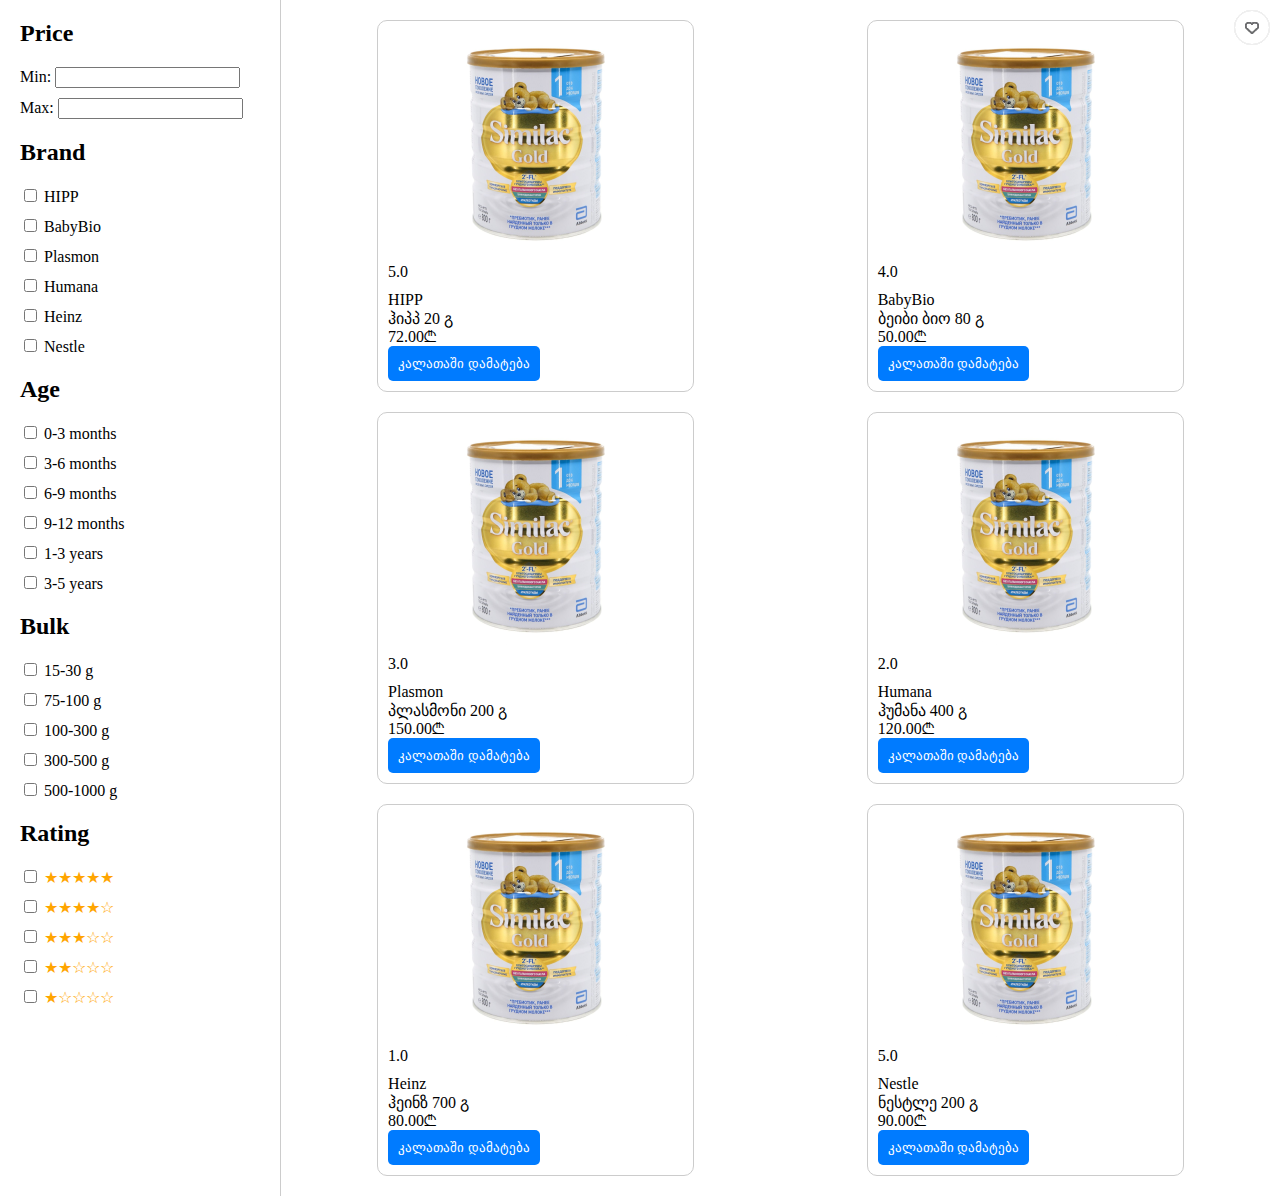
==== baby-food.html @ 312219c8 "https://github.com/IzaDoliashvili/SupperApp.git" ====
<!DOCTYPE html>
<html lang="en">
<head>
    <meta charset="UTF-8">
    <meta name="viewport" content="width=device-width, initial-scale=1.0">
    <title>Product Page</title>
    <link rel="stylesheet" href="css/baby-food.css">
    
            
        
</head>
<body>

<div class="container">
    <div class="filter-section">
        <div class="filter-group">
            <h2>Price</h2>
            <label>
                Min: <input type="number" id="minPrice" class="filter price-input">
            </label>
            <label>
                Max: <input type="number" id="maxPrice" class="filter price-input">
            </label>
        </div>
        <div class="filter-group">
            <h2>Brand</h2>
            <label>
                <input type="checkbox" class="filter brand" data-filter="HIPP">
                HIPP
            </label>
            <label>
                <input type="checkbox" class="filter brand" data-filter="BabyBio">
                BabyBio
            </label>
            <label>
                <input type="checkbox" class="filter brand" data-filter="Plasmon">
                Plasmon
            </label>
            <label>
                <input type="checkbox" class="filter brand" data-filter="Humana">
                Humana
            </label>
            <label>
                <input type="checkbox" class="filter brand" data-filter="Heinz">
                Heinz
            </label>
            <label>
                <input type="checkbox" class="filter brand" data-filter="Nestle">
                Nestle
            </label>
        </div>
        <div class="filter-group">
            <h2>Age</h2>
            <label>
                <input type="checkbox" class="filter age" data-filter="0-3 months">
                0-3 months
            </label>
            <label>
                <input type="checkbox" class="filter age" data-filter="3-6 months">
                3-6 months
            </label>
            <label>
                <input type="checkbox" class="filter age" data-filter="6-9 months">
                6-9 months
            </label>
            <label>
                <input type="checkbox" class="filter age" data-filter="9-12 months">
                9-12 months
            </label>
            <label>
                <input type="checkbox" class="filter age" data-filter="1-3 years">
                1-3 years
            </label>
            <label>
                <input type="checkbox" class="filter age" data-filter="3-5 years">
                3-5 years
            </label>
        </div>
        <div class="filter-group">
            <h2>Bulk</h2>
            <label>
                <input type="checkbox" class="filter bulk" data-filter="15-30 g">
                15-30 g
            </label>
            <label>
                <input type="checkbox" class="filter bulk" data-filter="75-100 g">
                75-100 g
            </label>
            <label>
                <input type="checkbox" class="filter bulk" data-filter="100-300 g">
                100-300 g
            </label>
            <label>
                <input type="checkbox" class="filter bulk" data-filter="300-500 g">
                300-500 g
            </label>
            <label>
                <input type="checkbox" class="filter bulk" data-filter="500-1000 g">
                500-1000 g
            </label>
        </div>
        <div class="filter-group">
            <h2>Rating</h2>
            <label>
                <input type="checkbox" class="filter rating" data-filter="5">
                <span class="stars">★★★★★</span>
            </label>
            <label>
                <input type="checkbox" class="filter rating" data-filter="4">
                <span class="stars">★★★★☆</span>
            </label>
            <label>
                <input type="checkbox" class="filter rating" data-filter="3">
                <span class="stars">★★★☆☆</span>
            </label>
            <label>
                <input type="checkbox" class="filter rating" data-filter="2">
                <span class="stars">★★☆☆☆</span>
            </label>
            <label>
                <input type="checkbox" class="filter rating" data-filter="1">
                <span class="stars">★☆☆☆☆</span>
            </label>
        </div>
    </div>
    
    <div class="product-section">
        <div class="product-grid" id="productGrid">
            
        </div>
    </div>
</div>

<script src="js/baby-food.js"></script>

</body>
</html>
---- css/baby-food.css ----
@font-face {
    font-family: figaro300;
    src: url(../fonts/firago-latin-300-normal.ttf);
  }
  @font-face {
    font-family: figaro500;
    src: url(../fonts/firago-latin-500-normal.ttf);
  }
body{
    margin: 0px;
    box-sizing: border-box;
    
    
}
a{
    text-decoration: none;
}
ul{
    list-style-type: none;
    padding: 0px;
}


.container {
    display: flex;
    width: 100%;
}
.filter-section {
    width: 20%;
    padding: 20px;
    border-right: 1px solid #ccc;
}
.filter-section h2 {
    margin-top: 0;
}
.filter-section label {
    display: block;
    margin-bottom: 10px;
}
.filter-section .filter-group {
    margin-bottom: 20px;
}
.product-section {
    width: 80%;
    padding: 20px;
}
.product-grid {
    display: flex;
    gap: 20px;
    flex-wrap: wrap;
    justify-content: space-around;
    align-items: center;
    flex-direction: row;
}
.product-card {
    border: 1px solid #ccc;
    border-radius: 10px;
    padding: 10px;
    display: flex;
    flex-direction: column;
    align-items: flex-start;
    row-gap: 10px;
}
.product-card img {
    width: 100%;
    height: auto;
}
.product-card h3 {
    margin: 10px 0;
}
.product-card p {
    margin: 10px 0;
    color: #333;
}
.product-card button {
    background-color: #007bff;
    color: white;
    border: none;
    padding: 10px;
    cursor: pointer;
    border-radius: 5px;
}
.product-card button:hover {
    background-color: #0056b3;
}
.stars {
    color: orange;
}
.heart-icon {
    position: absolute;
    top: 10px;
    right: 10px;
    border: 1px solid  #EFEFEF;
    border-radius: 100px;
    padding: 5px 10px;
    font-size: 20px;
    cursor: pointer;
}
.heart-icon img {
    width: 100%;
    height: auto;
}
#baby-care-hidden-button{
    display: none;
}
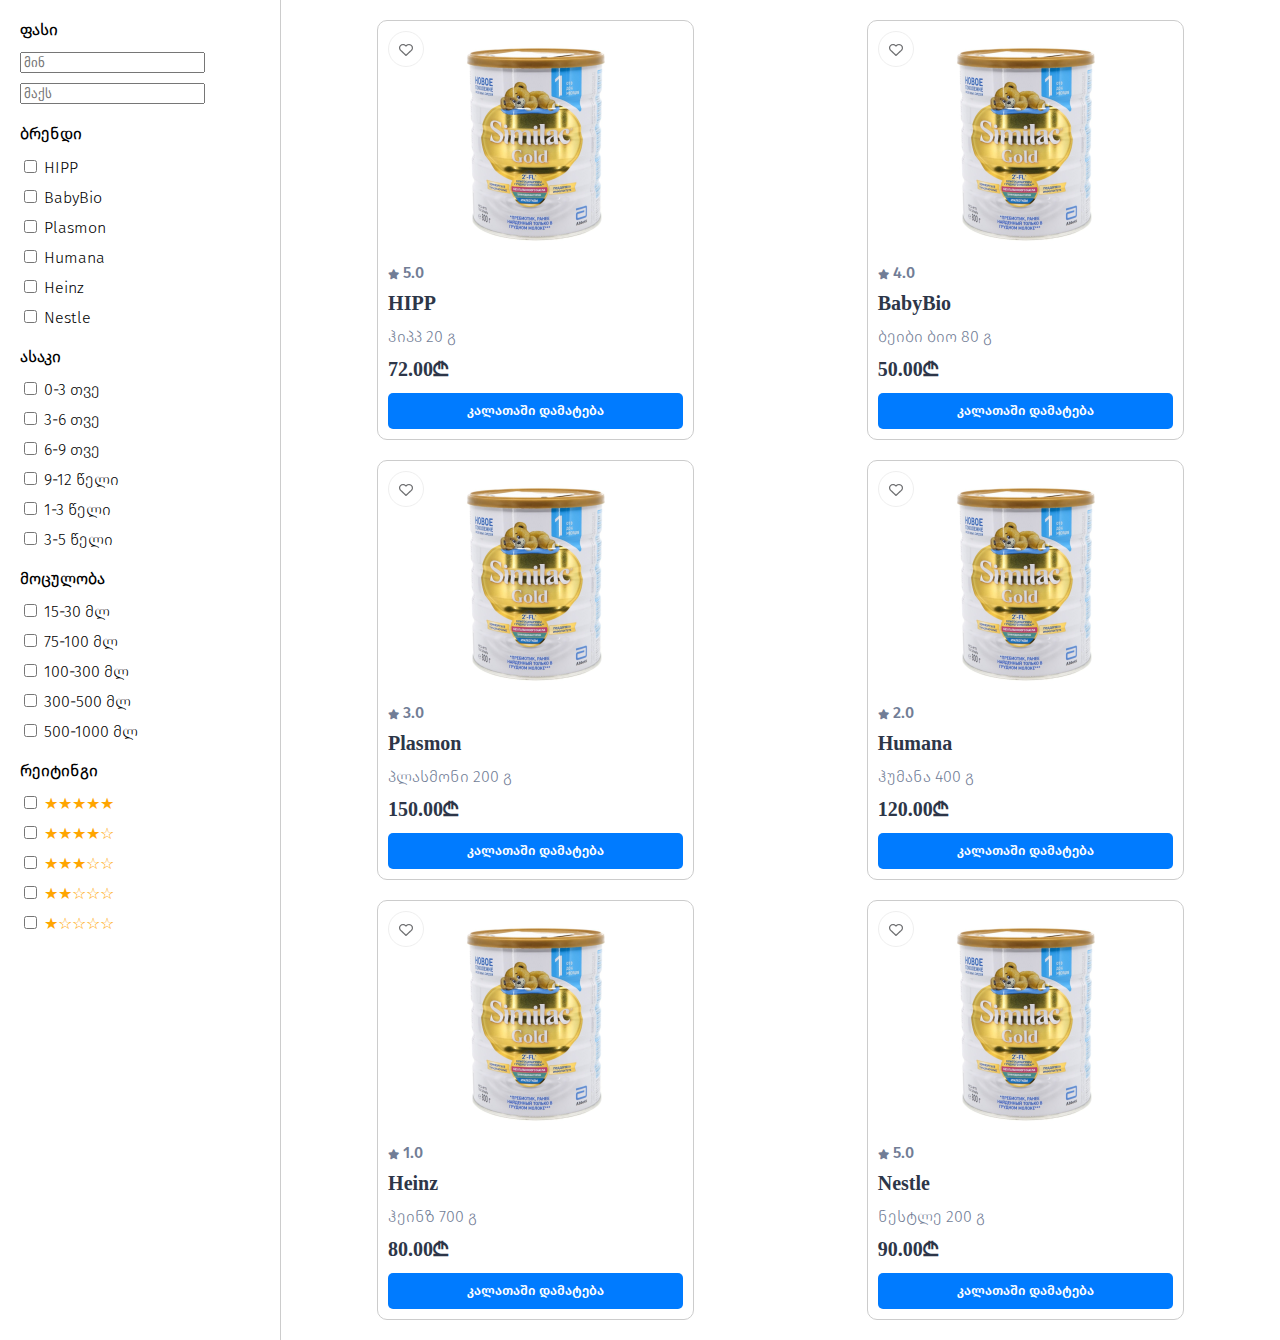
==== commit ca1dc767: "https://github.com/IzaDoliashvili/SupperApp.git" ====
--- a/baby-food.html
+++ b/baby-food.html
@@ -4,26 +4,30 @@
     <meta charset="UTF-8">
     <meta name="viewport" content="width=device-width, initial-scale=1.0">
     <title>Product Page</title>
+    <link rel="stylesheet" href="css/style.css">
     <link rel="stylesheet" href="css/baby-food.css">
+    <link rel="stylesheet" href="https://cdnjs.cloudflare.com/ajax/libs/font-awesome/6.0.0-beta3/css/all.min.css">
+
     
             
         
 </head>
 <body>
+    
 
-<div class="container">
+<div class="baby-food-container ">
     <div class="filter-section">
         <div class="filter-group">
-            <h2>Price</h2>
+            <h2>ფასი</h2>
             <label>
-                Min: <input type="number" id="minPrice" class="filter price-input">
+                 <input type="number" id="minPrice" class="filter price-input" placeholder="მინ">
             </label>
             <label>
-                Max: <input type="number" id="maxPrice" class="filter price-input">
+                <input type="number" id="maxPrice" class="filter price-input" placeholder="მაქს">
             </label>
         </div>
         <div class="filter-group">
-            <h2>Brand</h2>
+            <h2>ბრენდი</h2>
             <label>
                 <input type="checkbox" class="filter brand" data-filter="HIPP">
                 HIPP
@@ -50,57 +54,57 @@
             </label>
         </div>
         <div class="filter-group">
-            <h2>Age</h2>
+            <h2>ასაკი</h2>
             <label>
                 <input type="checkbox" class="filter age" data-filter="0-3 months">
-                0-3 months
+                0-3 თვე
             </label>
             <label>
                 <input type="checkbox" class="filter age" data-filter="3-6 months">
-                3-6 months
+                3-6 თვე
             </label>
             <label>
                 <input type="checkbox" class="filter age" data-filter="6-9 months">
-                6-9 months
+                6-9 თვე
             </label>
             <label>
                 <input type="checkbox" class="filter age" data-filter="9-12 months">
-                9-12 months
+                9-12 წელი
             </label>
             <label>
                 <input type="checkbox" class="filter age" data-filter="1-3 years">
-                1-3 years
+                1-3 წელი
             </label>
             <label>
                 <input type="checkbox" class="filter age" data-filter="3-5 years">
-                3-5 years
+                3-5 წელი
             </label>
         </div>
         <div class="filter-group">
-            <h2>Bulk</h2>
+            <h2>მოცულობა</h2>
             <label>
                 <input type="checkbox" class="filter bulk" data-filter="15-30 g">
-                15-30 g
+                15-30 მლ
             </label>
             <label>
                 <input type="checkbox" class="filter bulk" data-filter="75-100 g">
-                75-100 g
+                75-100 მლ
             </label>
             <label>
                 <input type="checkbox" class="filter bulk" data-filter="100-300 g">
-                100-300 g
+                100-300 მლ
             </label>
             <label>
                 <input type="checkbox" class="filter bulk" data-filter="300-500 g">
-                300-500 g
+                300-500 მლ
             </label>
             <label>
                 <input type="checkbox" class="filter bulk" data-filter="500-1000 g">
-                500-1000 g
+                500-1000 მლ
             </label>
         </div>
         <div class="filter-group">
-            <h2>Rating</h2>
+            <h2>რეიტინგი</h2>
             <label>
                 <input type="checkbox" class="filter rating" data-filter="5">
                 <span class="stars">★★★★★</span>
@@ -124,8 +128,8 @@
         </div>
     </div>
     
-    <div class="product-section">
-        <div class="product-grid" id="productGrid">
+    <div class="baby-food-product-section">
+        <div class="baby-food-product-conteiner" id="baby-product-conteiner">
             
         </div>
     </div>
--- a/css/style.css
+++ b/css/style.css
@@ -0,0 +1,1136 @@
+@font-face {
+    font-family: figaro300;
+    src: url(../fonts/firago-latin-300-normal.ttf);
+  }
+  @font-face {
+    font-family: figaro500;
+    src: url(../fonts/firago-latin-500-normal.ttf);
+  }
+body{
+    margin: 0px;
+    box-sizing: border-box;
+    
+}
+a{
+    text-decoration: none;
+}
+ul{
+    list-style-type: none;
+    padding: 0px;
+}
+header{
+    width: 100%;
+    font-family: "figaro300";
+}
+.center-div{
+    border-bottom: 1px solid #CBD2E0;
+    padding: 24px 100px;
+}
+.center-div-top{
+    column-gap: 60px;
+    display: flex;
+    align-items: center
+}
+.search{
+    width: 60%;
+    display: flex;
+}
+
+.search input{
+    width: 90%;
+    padding: 11px 12px;
+    border-style:solid;
+    border-radius: 6px;
+    color:#CBD2E0;
+}
+.search input::placeholder{
+    color: #A4A4A4;
+    font-size: 16px;
+    font-family: "figaro300";
+}
+.search img{
+    margin-top: 10px;
+    height: 20px;
+    width: 20px;
+    margin-left: -32px;
+}
+.center-div-top-buttons{
+    width: 24%;
+    display: flex;
+    justify-content: space-around;
+    align-items: center;
+}
+.center-div-top-buttons-icons img{
+    width: 27px;
+}
+.center-div-top-buttons-login button{
+    width: 190px;
+    background-color: #008BFF;
+    color: #FFFFFF;
+    font-size: 18px;
+    border-style: none;
+    border-radius: 6px;
+    padding: 11px 24px;
+    font-family: "figaro300";
+
+    
+}
+.center-div-lower{
+    display: flex;
+}
+.center-div-lower-main{
+    display: flex;
+    width: 100%;
+    padding: 20px 0px;
+    justify-content: space-between;
+}
+.burger-menu{
+    display: flex;
+    width: 14%;
+    justify-content: space-between;
+    cursor: pointer;
+}
+.burger-menu span{
+    color: #000000;
+    font-size: 16px;
+
+}
+/* carousel */
+
+  
+.carousel-wrap {
+    overflow: hidden;
+    width: 86%;
+    position: relative;
+  }
+.carousel {
+    display: flex;
+    transition: transform 0.5s ease; 
+    will-change:transform;
+}
+
+.carousel-slide {
+    display: flex;
+    min-width: 100%;
+    justify-content: space-evenly;
+}
+
+.carousel-item {
+    width: max-content;
+    box-sizing: border-box;
+    text-align: center;
+}
+
+.carousel-item a {
+    text-decoration: none;
+    color: #000;
+    font-size: 14.5px;
+}
+
+.carousel-nav {
+    position: absolute;
+    top: 40%; 
+    transform: translateY(-50%); 
+    background-color: #CBD2E0;
+    color: white;
+    border-radius: 100px;
+    border: none;
+    font-size: 16px;
+    width: 24px;
+    cursor: pointer;
+    z-index: 100;
+  }
+#xx{
+    margin-left: -19px;
+}
+  
+.carousel-nav.next {
+    right: 5px;
+  }
+
+.category-section {
+    position: absolute;
+    display: none; 
+    background-color: white;
+    width: 100%;
+    /* max-height: calc(100vh - 150px);  */
+    overflow-y: auto;
+    overflow-x: hidden; 
+    /* bottom: 0%; */
+}
+
+.category-item {
+    background-color: #E6F3FF;
+    width: 20%;
+    padding: 20px;
+    margin: 10px;
+    border-radius: 10px;
+    font-family: 'figaro300';
+}
+
+.category-item ul li {
+    margin-bottom: 10px;
+}
+
+.category-item ul li a {
+    color: #000000;
+    font-size: 16px;
+    line-height: 24px;
+}
+
+.category-header {
+    display: flex;
+    align-items: center;
+    justify-content: space-between;
+    margin-bottom: 16px;
+}
+
+.category-header h3 {
+    margin-top: 0;
+    margin-right: 16px;
+}
+
+.cancel-icon {
+    position: absolute;
+    top: 10px; 
+    right: 10px;
+    cursor: pointer;
+    display: flex;
+    justify-content: center;
+    border: 1px solid  #008BFF;
+    background: #fff; 
+    border-radius: 50%; 
+    padding: 5px; 
+}
+
+header.disabled {
+    pointer-events: none;
+    opacity: 0.2;
+}
+.hidden{
+    display: none;
+    visibility: hidden;
+}
+
+.scrollable-content {
+    height: 100%;
+    overflow-y: auto;
+    padding: 10px;
+    box-sizing: border-box;
+    
+    margin-top: 50px;
+    background-color: white;
+    width: 100%;
+    display: flex;
+    flex-wrap: wrap;
+    justify-content: space-around;
+}
+
+
+  
+  /* section : sale-slider */
+
+.sale-slider {
+    width: 100%;
+    font-family: "figaro300";
+}
+
+.sale-slider-center1, .sale-slider-center2, .sale-slider-center3 {
+    display: none; 
+    flex: 1;
+    height: 376px;
+    padding: 40px 100px;
+    border-radius: 10px;
+}
+
+.sale-slider-center1.active, .sale-slider-center2.active, .sale-slider-center3.active {
+    display: flex; 
+}
+
+.sale-slider-center-left {
+    width: 50%;
+    background-color: #E6F3FF;
+   border-radius: 10px;
+}
+
+.sale-slider-center-left-main {
+    width: 85%;
+    height: 100%;
+    margin: auto;
+    display: flex;
+    flex-direction: column;
+    justify-content: space-evenly;
+}
+.sale-slider-center1 .sale-slider-center-left {
+    width: 100%;
+    background-image: url("../Image/sale-slider-image1.png"); 
+    background-size: cover;
+    background-repeat: no-repeat;
+    background-position: center;
+    padding-left: 40px;
+    display: flex;
+    flex-direction: column;
+    justify-content: center;
+}
+
+.sale-slider-center1, .sale-slider-center3 .sale-slider-center-left div{
+    color: #FFFFFF;
+
+}
+.sale-slider-center1 .sale-slider-center-left .slider-Icon{
+    background-color: #FFFFFF;
+    margin-top: 20px;
+}
+.sale-slider-center1 .sale-slider-center-left .slider-Icon a{
+    color: #008BFF;
+}
+.sale-slider-center3 .sale-slider-center-left {
+    width: 100%;
+    background-image: url("../Image//sale-slider-image3.png"); 
+    background-size: cover;
+    background-repeat: no-repeat;
+    padding-left: 40px;
+    display: flex;
+    flex-direction: column;
+    justify-content: flex-end;
+}
+.sale-slider-center-left-main div h1 {
+    font-size: 23px;
+    color: #002A4C;
+}
+
+.sale-slider-center-left-main div h4 {
+    font-size: 16px;
+    color: #002A4C;
+    line-height: 22.4px;
+    margin-top: 0px;
+}
+
+.sale-slider-center-left-main div a {
+    color: #008BFF;
+}
+.sale-slider-center-right{
+    width: 50%;
+}
+.sale-slider-center-right img{
+    width: 100%;
+    height: 100%;
+}
+.slider-Icon {
+    width: 218px;
+    height: 45px;
+    border: 1px solid #008BFF;
+    border-radius: 5px;
+    display: flex;
+    justify-content: space-evenly;
+    align-items: center;
+    cursor: pointer;
+}
+
+.sale-slider-button {
+    cursor: pointer;
+    position: absolute;
+    top: 400px;
+    margin-top: -22px;
+    color: white;
+    font-weight: bold;
+    font-size: 18px;
+    background-color: #008BFF;
+    width: 40px;
+    height: 40px;
+    border-radius: 50%;
+    display: flex;
+    justify-content: center;
+    align-items: center;
+    user-select: none;
+    border: none; 
+    outline: none;
+}
+
+.sale-slider-button.prev {
+    left: 85px;
+}
+
+.sale-slider-button.next {
+    right: 85px;
+}
+.sale-slider-dot{
+    position: relative;
+    top: -70px;
+    display: flex;
+    justify-content: center;
+
+}
+.dot {
+    cursor: pointer;
+    height: 15px;
+    width: 15px;
+    margin: 0 2px;
+    background-color:#FFFFFF;
+    border-radius: 50%;
+    border: 1px solid #0000001A;
+    display: inline-block;
+    transition: background-color 0.6s ease;
+}
+/*დავაზუსტო */
+.dot.active {
+    background-color: #008BFF;
+}
+
+/* section everything-event */
+.everything-event{
+    width: 100%;
+}
+.everything-event-center{
+    height: 370px;
+    border-radius: 10px;
+   margin: 0px 100px;
+   background-size: cover;
+    background-repeat: no-repeat;
+    background-position: center;
+    background-image: url("../Image/everything-event-image.png"); 
+} 
+.everything-event-detail{
+    height: 90%;
+    width: 80%;
+    margin: auto;
+    display: flex;
+    flex-direction: column;
+    justify-content: space-around;
+    font-family: "figaro300";
+
+}
+.everything-event-detail div h2{
+    font-size: 24px;
+    color: #000000;
+    font-weight: 900;
+}
+.everything-event-detail div span{
+    font-size: 18px;
+    color: #000000;
+    font-weight: 600;
+    line-height: 24px;
+}
+.everything-event-Icon{
+    width: 218px;
+    height: 45px;
+    border-radius: 5px;
+    display: flex;
+    justify-content: space-evenly;
+    align-items: center;
+    cursor: pointer;
+    background-color:#FFFFFF;
+    ;
+}
+.everything-event-Icon  a {
+    color: #000000;
+    font-weight: 600;
+    line-height: 22.4px;
+}
+.hidden-button{
+    display: none;
+}
+.menu-container {
+    display: none;
+}
+/* responsive */
+
+@media (max-width: 1000px){
+    .center-div-top-buttons{
+        display: none;
+    }
+    .hidden-button{
+        display: flex;
+    }
+    .center-div-top{
+        justify-content: space-between;
+
+    }
+    .center-div-lower {
+        display: none;
+    }
+    .center-div{
+        padding: 24px 20px;;
+    }
+    .slide{
+        padding: 40px 20px;
+    }
+    .everything-event-center{
+        margin: 0px 20px;
+    }
+
+    .menu-container {
+        position: fixed;
+        top: 0;
+        right: -100%; 
+        width: 100%; 
+        height: 100%;
+        background: white;
+        transition: right 0.3s ease;
+        z-index: 1000;
+    }
+    
+    .menu-container.show {
+        right: 0;
+        display: block;
+    }
+    
+    .menu-header {
+        display: flex;
+        justify-content: flex-end;
+        align-items: center;
+        padding: 20px;
+    }
+    
+    .menu-header span {
+        font-size: 1.5em;
+    }
+    
+    
+    .menu-header button {
+        background: none;
+        width: 35px;
+        height: 35px;
+        color: #008BFF;
+        font-size: 30px;
+        border-radius: 50%;
+        border: 1px solid #008BFF;
+        cursor: pointer;
+    }
+    
+    #menuList {
+        list-style: none;
+        padding: 0;
+        margin: 0;
+    }
+    
+    #menuList li {
+        padding: 15px 20px;
+        display: flex;
+        flex-direction: column;
+        cursor: pointer;
+    }
+    
+    #menuList li i {
+        margin-right: 10px;
+    }
+    .submenu-container {
+        display: none;
+        position: absolute;
+        top: 60px;
+        right: 0;
+        width: 50%;
+        height: 100%;
+        padding: 20px;
+    }
+    
+    .submenu-container.show {
+        display: flex;
+        justify-content: center;
+    }
+    
+    .submenu-list {
+        list-style: none;
+        padding: 0;
+        margin: 0;
+    }
+    
+    .submenu-list li {
+        padding: 10px 0;
+    }
+
+    .submenu-list li:first-child {
+    font-weight: bold;
+    }
+
+    .menu-item-active {
+    color: #008BFF;
+    }
+    .center-div-top {
+        column-gap: 10px;
+        display: flex;
+        align-items: center;
+    }
+    .logo img{
+        max-width: 75px;
+    }
+    .sale-slider-center1, .sale-slider-center2, .sale-slider-center3 {
+        height: 200px;
+        font-size: 12px;;
+    
+
+
+    }
+    .sale-slider-center1 .sale-slider-center-left {
+        /* width: 340px ;
+        height:150px; */
+        background-image: url(../Image/sale-slider-image1.png);
+        background-size: cover;
+        background-repeat: no-repeat;
+        
+        padding-left: 10px;
+        display: flex;
+        flex-direction: column;
+        justify-content: center;
+    }
+    .sale-slider-button{
+        display: none;
+    }
+    .slider-Icon  img{
+        display: none;
+    }
+    .slider-Icon{
+        width: 110px;
+        height: 30px;
+    }
+    .slider-Icon  a{
+        font-weight: bold;
+        padding: 3px;
+    }
+    .dot {
+        height: 10px;
+        width: 10px;
+    }
+    .sale-slider-center-left-main div h1{
+        font-size: 12px;
+    }
+    .sale-slider-center-left-main div h4{
+        display: none;
+    }
+    .sale-slider-center-left-main div a {
+        color: #008BFF;
+        font-size: 10px;
+    }
+    .sale-slider-center3 .sale-slider-center-left {
+        padding-left: 10px;
+        justify-content: flex-start;
+    }
+    .everything-event-center {
+        height: 225px;
+    }
+    .everything-event-detail div h2 {
+        font-size: 12px;
+        line-height: 16px;
+    }
+    .everything-event-detail div span {
+        font-size: 12px;
+        
+    }
+    .everything-event-Icon {
+        width: 150px;
+        height: 25px;
+        border-radius: 5px;
+    }
+    .everything-event-Icon a {
+        font-size: 10px;
+    }
+}
+
+
+
+/* .new-page {
+    display: flex;
+    flex-wrap: wrap;
+    padding: 20px;
+}
+
+.new-page .item {
+    width: 30%;
+    margin: 1.5%;
+    box-shadow: 0 0 10px rgba(0, 0, 0, 0.1);
+    padding: 20px;
+    box-sizing: border-box;
+    text-align: center;
+}
+
+.new-page .item img {
+    width: 100%;
+    height: auto;
+}
+
+.new-page .item h4 {
+    margin: 10px 0;
+} */
+
+
+/* baby-care css */
+
+/* section baby-care-popular */
+.baby-care-sale{
+    width: 100%;
+    font-family: "figaro300";
+}
+.baby-care-sale-container{
+    width: 90%;
+    margin: auto;
+}
+.baby-care-sale-container-head{
+    display: flex;
+    justify-content: space-between;
+    align-items: center;
+}
+.baby-care-sale-container-head a{
+    font-size: 14px;
+    color: #000000;
+    text-decoration: underline;
+}
+
+.baby-card-container {
+    display: flex;
+    justify-content: center;
+    gap: 20px;
+}
+
+.baby-sale-card {
+    background-color: #fff;
+    border-radius: 10px;
+    box-shadow: 0 2px 5px rgba(0, 0, 0, 0.1);
+    overflow: hidden;
+    width: 300px;
+    position: relative;
+}
+
+.baby-sale-card  img {
+    width: 100%;
+    height: auto;
+}
+
+.baby-sale-card .rating {
+    top: 10px;
+    left: 10px;
+    background-color: #fff;
+    padding: 5px 10px;
+    border-radius: 5px;
+    font-weight: bold;
+    color: #717D96;
+}
+
+.baby-sale-card .heart-icon {
+    position: absolute;
+    top: 10px;
+    right: 10px;
+    border: 1px solid  #EFEFEF;
+    border-radius: 100px;
+    padding: 5px 10px;
+    font-size: 20px;
+    cursor: pointer;
+}
+
+
+.baby-sale-card .details {
+    padding: 20px 10px;
+}
+
+.baby-sale-card .brand {
+    font-size: 20px;
+    font-weight: 600;
+    margin-bottom: 10px;
+}
+
+.baby-sale-card .description {
+    color: #666;
+    margin-bottom: 10px;
+}
+
+.baby-sale-card .price {
+    font-size:20px;
+    color: #333;
+    font-weight: 600;
+}
+
+.baby-sale-card .old-price {
+    text-decoration: line-through;
+    margin-left: 10px;
+    color: #999;
+    font-size: 16px;
+   
+}
+
+.baby-sale-card .discount {
+    padding: 5px;
+    background-color: #FF3333;
+    color: white;
+    border-radius: 10px;
+    font-size: 16px;
+    margin-left: 10px;
+
+    
+}
+
+.baby-sale-card .button {
+    margin-top: 10px;
+}
+
+.baby-sale-card .button button {
+    width: 100%;
+    padding: 10px 20px;
+    border: none;
+    background-color: #007bff;
+    color: #fff;
+    font-size: 12px;
+    border-radius: 5px;
+    cursor: pointer;
+}
+
+.baby-sale-card .button button:hover {
+    background-color: #0056b3;
+}
+
+/* section baby-care-popular */
+
+.baby-care-popular{
+    width: 100%;
+    font-family: "figaro300";
+    
+}
+.baby-care-popular-container{
+   width: 90%;
+   margin: auto;
+}
+.baby-care-popular-container-head{
+    display: flex;
+    justify-content: space-between;
+    align-items: center;
+    margin-bottom: 20px;
+}
+.baby-popular-card-container {
+    display: flex;
+    justify-content: center;
+    gap: 20px;
+}
+
+.baby-care-popular-container-head  a{
+    font-size: 14px;
+    color: #000000;
+    text-decoration: underline;
+}
+.baby-popular-card {
+    background-color: #fff;
+    border-radius: 10px;
+    box-shadow: 0 2px 5px rgba(0, 0, 0, 0.1);
+    overflow: hidden;
+    width: 300px;
+    position: relative;
+}
+.baby-popular-card  img {
+    max-width: 100%;
+}
+.baby-popular-card h2 {
+    margin: 10px 0;
+    font-size: 16px;
+    font-weight: normal;
+}
+.baby-popular-card .rating{
+    top: 10px;
+    left: 10px;
+    background-color: #fff;
+    padding: 5px 10px;
+    border-radius: 5px;
+    font-weight: bold;
+    color: #717D96;
+}
+
+
+.baby-popular-card  .brand {
+    font-size: 20px;
+    font-weight: 600;
+    margin-bottom: 10px;
+    color: #2D3648;
+}
+.baby-popular-card .description {
+    color: #666;
+    margin-bottom: 10px;
+    font-size: 14px;
+}
+.baby-popular-card .price {
+    font-size: 20px;
+    
+    font-weight: 800;
+    color: #2D3648;
+
+}
+.baby-popular-card  .details {
+    padding: 20px 10px;
+}
+.baby-popular-card  .heart-icon {
+    position: absolute;
+    top: 10px;
+    right: 10px;
+    border: 1px solid  #EFEFEF;
+    border-radius: 100px;
+    padding: 5px 10px;
+    font-size: 20px;
+    cursor: pointer;
+}
+
+.baby-popular-card  .button {
+    margin-top: 10px;
+}
+
+.baby-popular-card .button button {
+    width: 100%;
+    padding: 10px 20px;
+    border: none;
+    background-color: #007bff;
+    color: #fff;
+    font-size: 12px;
+    border-radius: 5px;
+    cursor: pointer;
+}
+
+.baby-popular-card .button button:hover {
+    background-color: #0056b3;
+}
+
+/* section baby-care-sea */
+
+
+.baby-care-sea{
+    width: 100%;
+    font-family: "figaro300";
+    
+}
+ .baby-care-sea-container {
+   width: 90%;
+   margin: auto;
+}
+
+.baby-care-sea-container-head{
+    display: flex;
+    justify-content: space-between;
+    align-items: center;
+    margin-bottom: 20px;
+}
+
+.baby-sea-card-container {
+    display: flex;
+    justify-content: center;
+    gap: 20px;
+}
+
+.baby-care-sea-container-head a{
+    font-size: 14px;
+    color: #000000;
+    text-decoration: underline;
+}
+.baby-sea-card{
+    background-color: #fff;
+    border-radius: 10px;
+    box-shadow: 0 2px 5px rgba(0, 0, 0, 0.1);
+    overflow: hidden;
+    width: 300px;
+    position: relative;
+}
+.baby-sea-card img {
+    max-width: 100%;
+}
+.sea-img{
+    height: 220px;
+}
+.baby-sea-card .rating{
+    top: 10px;
+    left: 10px;
+    background-color: #fff;
+    padding: 5px 10px;
+    border-radius: 5px;
+    font-weight: bold;
+    color: #717D96;
+}
+.baby-sea-card  .brand {
+    font-size: 20px;
+    font-weight: 600;
+    margin-bottom: 10px;
+    color: #2D3648;
+}
+.baby-sea-card .description {
+    color: #666;
+    margin-bottom: 10px;
+    font-size: 14px;
+}
+.baby-sea-card .price {
+    font-size: 20px;
+    
+    font-weight: 800;
+    color: #2D3648;
+
+}
+.baby-sea-card .details {
+    padding: 20px 10px;
+}
+.baby-sea-card .heart-icon {
+    position: absolute;
+    top: 10px;
+    right: 10px;
+    border: 1px solid  #EFEFEF;
+    border-radius: 100px;
+    padding: 5px 10px;
+    font-size: 20px;
+    cursor: pointer;
+}
+
+.baby-sea-card .button {
+    margin-top: 10px;
+}
+
+.baby-sea-card .button button {
+    width: 100%;
+    padding: 10px 20px;
+    border: none;
+    background-color: #007bff;
+    color: #fff;
+    font-size: 12px;
+    border-radius: 5px;
+    cursor: pointer;
+}
+
+.baby-sea-card .button button:hover {
+    background-color: #0056b3;
+} 
+#baby-care-hidden-button{
+    display: none;
+}
+
+/* baby-care responsive */
+@media (max-width: 900px){
+    .baby-card-container  {
+        display: flex;
+        justify-content: flex-start;
+        overflow-x: auto;
+        scroll-snap-type: x mandatory;
+        -webkit-overflow-scrolling: touch;
+        gap: 10px;
+        height: auto;
+        padding: 10px ;
+        box-sizing: border-box;
+    }
+    
+    .baby-popular-card-container{
+        display: flex;
+        justify-content: flex-start;
+        overflow-x: auto;
+        scroll-snap-type: x mandatory;
+        -webkit-overflow-scrolling: touch;
+        gap: 10px;
+        height: auto;
+        padding: 10px ;
+        box-sizing: border-box;
+
+    }
+    .baby-sea-card-container  {
+        display: flex;
+        justify-content: flex-start;
+        overflow-x: auto;
+        scroll-snap-type: x mandatory;
+        -webkit-overflow-scrolling: touch;
+        gap: 10px;
+        height: auto;
+        padding: 10px ;
+        box-sizing: border-box;
+    }
+   
+
+}
+
+
+@media (max-width: 750px){
+    
+    .baby-sale-card , 
+    .baby-popular-card , 
+    .baby-sea-card {
+        min-width: calc(100% - 200px);
+        scroll-snap-align: start;
+    
+    }
+
+}
+@media (max-width: 550px){
+        .baby-sale-card , 
+        .baby-popular-card , 
+        .baby-sea-card{
+            min-width: calc(100% - 150px);
+            scroll-snap-align: start;
+            max-height: 285px;
+        }
+
+   
+    .baby-care-sale-container-head , 
+    .baby-care-popular-container-head ,
+    .baby-care-sea-container-head{
+        font-size: 8px;
+    }
+    .baby-sale-card .details,
+    .baby-popular-card  .details ,
+    .baby-sea-card .details{
+        padding: 5px ;
+    }
+    .baby-sale-card .brand,
+    .baby-popular-card .brand,
+    .baby-sea-card .brand{
+        font-size: 12px;
+    }
+    .baby-sale-card .description,
+    .baby-popular-card .description,
+    .baby-sea-card .description {
+        font-size: 10px;
+    }
+    .baby-sale-card .price,
+    .baby-popular-card .price,
+    .baby-sea-card .price {
+        font-size: 12px;
+    }
+    .baby-sale-card .old-price,
+    .baby-popular-card .old-price,
+    .baby-sea-card .old-price{
+        font-size: 10px;
+        margin-left: 0px;
+
+    }
+    .baby-sale-card .discount{
+        font-size: 12px;
+        margin-left: 0px;
+        padding: 3px;
+    }
+    .baby-sale-card .button,
+    .baby-popular-card .button,
+    .baby-sea-card .button {
+        display: none
+    }
+    #baby-care-hidden-button{
+        display:flex ;
+        margin-top: 5px;
+    }
+    #baby-care-hidden-button a{
+        width: 100%;
+    padding: 5px;
+    border: none;
+    background-color: #007bff;
+    color: #fff;
+    font-size: 12px;
+    border-radius: 5px;
+    cursor: pointer;
+    text-align: center
+    }
+    #baby-care-hidden-button a img{
+        width: 16px;
+        margin-right: 5px;
+
+    }
+    .baby-sale-card .rating,
+    .baby-popular-card .rating,
+    .baby-sea-card .rating {
+        font-size: 12px;
+    }
+    .baby-sale-card .heart-icon
+    .baby-popular-card .heart-icon
+    .baby-sea-card .heart-icon{
+        padding: 5px 7px;
+        font-size: 15px;
+        top: 7px;
+        right: 7px;
+    
+    }
+    .sea-img {
+        height: 140px;
+    }
+
+}
--- a/css/baby-food.css
+++ b/css/baby-food.css
@@ -9,7 +9,7 @@
 body{
     margin: 0px;
     box-sizing: border-box;
-    
+    font-family: figaro300;
     
 }
 a{
@@ -21,7 +21,7 @@
 }
 
 
-.container {
+.baby-food-container {
     display: flex;
     width: 100%;
 }
@@ -32,6 +32,7 @@
 }
 .filter-section h2 {
     margin-top: 0;
+    font-size: 16px;
 }
 .filter-section label {
     display: block;
@@ -40,11 +41,11 @@
 .filter-section .filter-group {
     margin-bottom: 20px;
 }
-.product-section {
+.baby-food-product-section {
     width: 80%;
     padding: 20px;
 }
-.product-grid {
+.baby-food-product-conteiner {
     display: flex;
     gap: 20px;
     flex-wrap: wrap;
@@ -72,13 +73,18 @@
     margin: 10px 0;
     color: #333;
 }
-.product-card button {
+.button{
+    width: 100%;
+}
+.button button{
     background-color: #007bff;
     color: white;
+    font-family: figaro500;
     border: none;
     padding: 10px;
     cursor: pointer;
     border-radius: 5px;
+    width: 100%;
 }
 .product-card button:hover {
     background-color: #0056b3;
@@ -88,8 +94,8 @@
 }
 .heart-icon {
     position: absolute;
-    top: 10px;
-    right: 10px;
+    /* top: 10px;
+    right: 10px; */
     border: 1px solid  #EFEFEF;
     border-radius: 100px;
     padding: 5px 10px;
@@ -102,4 +108,33 @@
 }
 #baby-care-hidden-button{
     display: none;
-}+}
+.details{
+    display: flex;
+    flex-direction: column;
+    row-gap: 12px;
+    width: 100%;
+}
+.brand , .price{
+    font-family: "firago500";
+    color: #2D3648;
+    font-size: 20px;
+    font-weight: 600;
+
+}
+.description{
+    color: #717D96;
+    font-size: 16px;
+    font-weight: 400;
+
+}
+.rating {
+    color:  #717D96;
+    font-size: 16px;
+    font-family: figaro500;
+
+}
+.rating i{
+    color:  #717D96;
+    font-size: 10px;
+}
